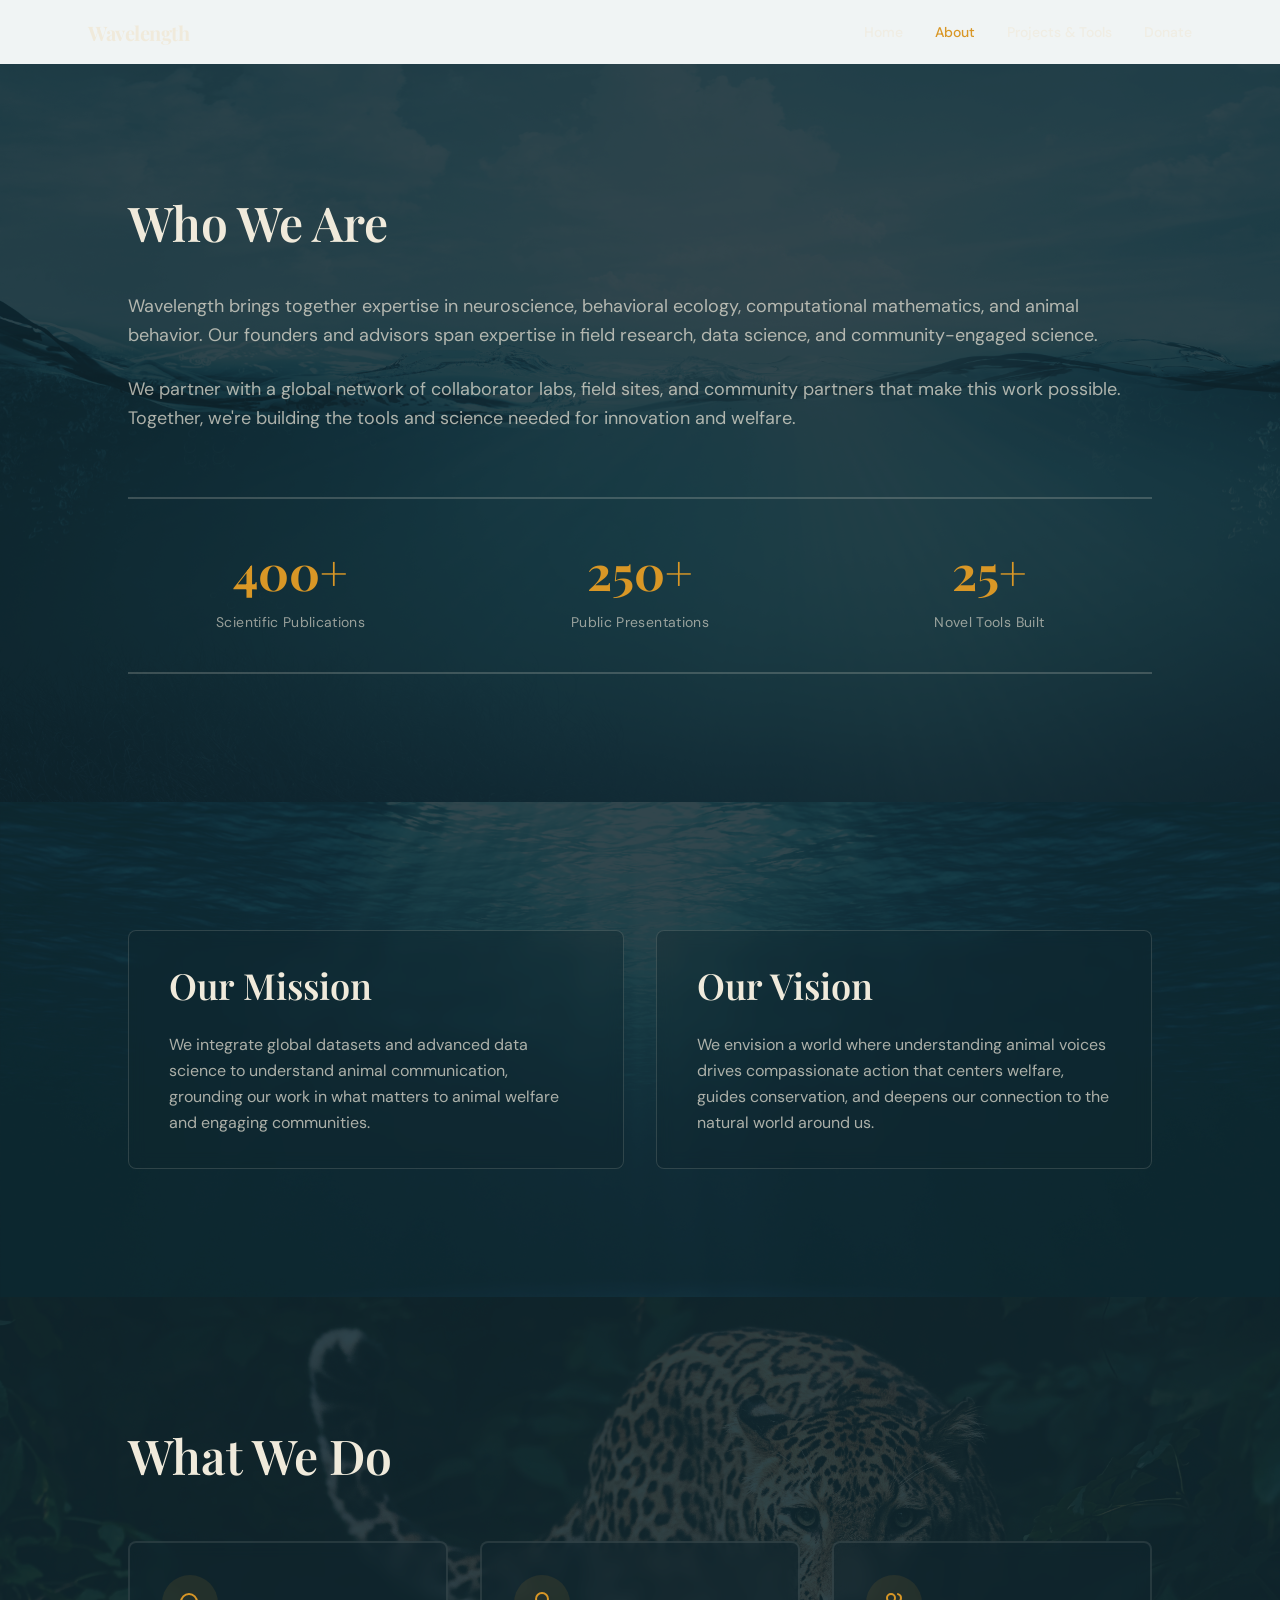
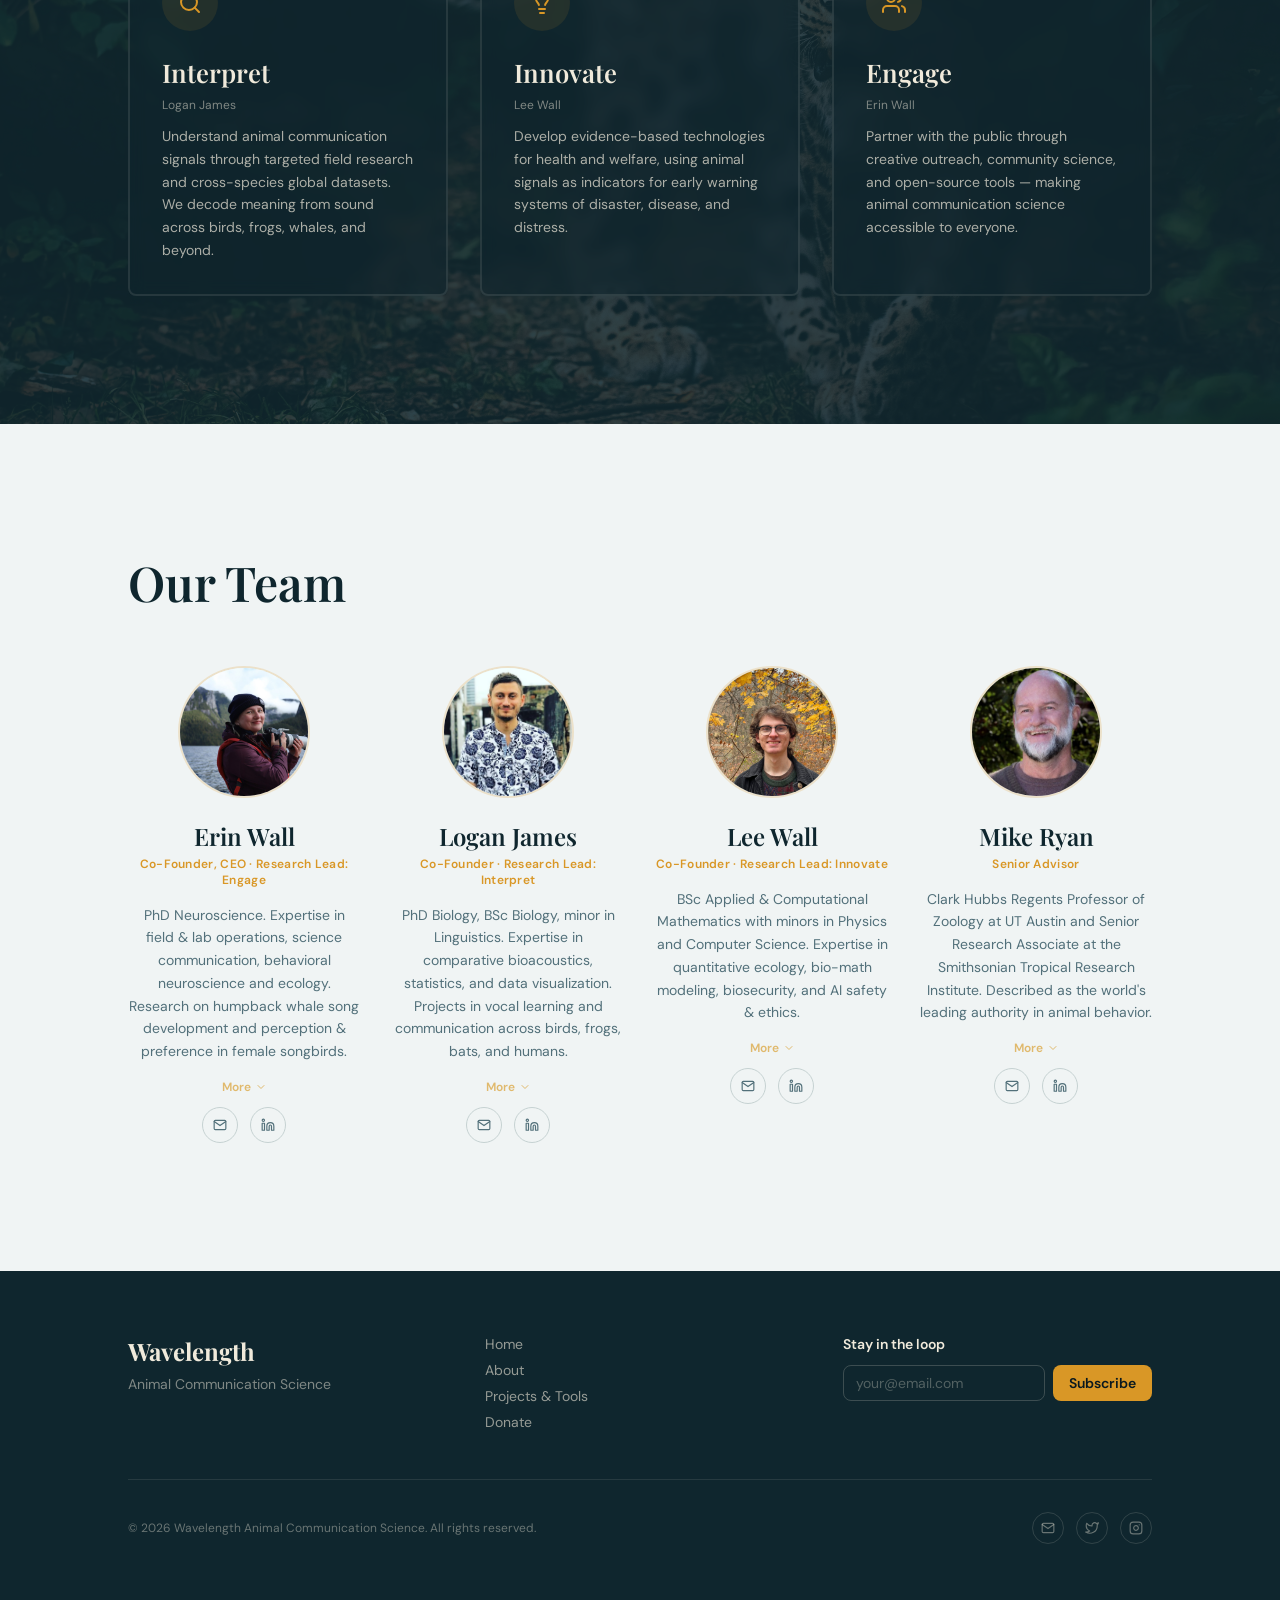
==== about.html @ 68b04d25 "v3: Faithful multi-page conversion of Lovable site Rebuilds the site as 4 separate HTML pages matchi" ====
<!DOCTYPE html>
<html lang="en">
<head>
  <meta charset="UTF-8">
  <meta name="viewport" content="width=device-width, initial-scale=1.0">
  <meta name="description" content="About Wavelength — our team, mission, vision, and three research pillars: Interpret, Innovate, Engage.">
  <title>About — Wavelength Animal Communication Science</title>
  <link rel="preconnect" href="https://fonts.googleapis.com">
  <link rel="preconnect" href="https://fonts.gstatic.com" crossorigin>
  <link href="https://fonts.googleapis.com/css2?family=Playfair+Display:ital,wght@0,400;0,500;0,600;0,700;1,400;1,500&family=DM+Sans:ital,wght@0,300;0,400;0,500;0,600;0,700;1,400&display=swap" rel="stylesheet">
  <link rel="stylesheet" href="style.css">
</head>
<body>

<!-- ─── NAVBAR ─────────────────────────────── -->
<nav id="navbar" class="navbar scrolled">
  <div class="nav-inner">
    <a href="index.html" class="nav-logo">Wavelength</a>
    <div class="nav-links">
      <a href="index.html"    class="nav-link">Home</a>
      <a href="about.html"    class="nav-link active">About</a>
      <a href="projects.html" class="nav-link">Projects &amp; Tools</a>
      <a href="donate.html"   class="nav-link">Donate</a>
    </div>
    <button class="nav-hamburger" id="navHamburger" aria-label="Toggle menu">
      <svg id="iconMenu" xmlns="http://www.w3.org/2000/svg" width="20" height="20" viewBox="0 0 24 24" fill="none" stroke="currentColor" stroke-width="2" stroke-linecap="round" stroke-linejoin="round"><line x1="3" y1="6" x2="21" y2="6"/><line x1="3" y1="12" x2="21" y2="12"/><line x1="3" y1="18" x2="21" y2="18"/></svg>
      <svg id="iconX" class="hidden" xmlns="http://www.w3.org/2000/svg" width="20" height="20" viewBox="0 0 24 24" fill="none" stroke="currentColor" stroke-width="2" stroke-linecap="round" stroke-linejoin="round"><line x1="18" y1="6" x2="6" y2="18"/><line x1="6" y1="6" x2="18" y2="18"/></svg>
    </button>
  </div>
  <div class="nav-mobile" id="navMobile">
    <a href="index.html"    class="nav-mobile-link">Home</a>
    <a href="about.html"    class="nav-mobile-link active">About</a>
    <a href="projects.html" class="nav-mobile-link">Projects &amp; Tools</a>
    <a href="donate.html"   class="nav-mobile-link">Donate</a>
  </div>
</nav>

<main class="page-main">

  <!-- ─── WHO WE ARE ───────────────────────── -->
  <section id="about" class="about-section photo-section">
    <img src="images/bg-ocean-surface.jpeg" alt="" class="section-bg-img">
    <div class="section-bg-overlay"></div>
    <div class="about-inner">
      <h2 class="about-heading fade-in">Who We Are</h2>
      <div class="about-text fade-in">
        <p>Wavelength brings together expertise in neuroscience, behavioral ecology, computational mathematics, and animal behavior. Our founders and advisors span expertise in field research, data science, and community-engaged science.</p>
        <p>We partner with a global network of collaborator labs, field sites, and community partners that make this work possible. Together, we're building the tools and science needed for innovation and welfare.</p>
      </div>
      <div class="stats-grid fade-in">
        <div class="stat fade-in" data-delay="0">
          <span class="stat-value">400+</span>
          <span class="stat-label">Scientific Publications</span>
        </div>
        <div class="stat fade-in" data-delay="150">
          <span class="stat-value">250+</span>
          <span class="stat-label">Public Presentations</span>
        </div>
        <div class="stat fade-in" data-delay="300">
          <span class="stat-value">25+</span>
          <span class="stat-label">Novel Tools Built</span>
        </div>
      </div>
    </div>
  </section>

  <!-- ─── MISSION & VISION ──────────────────── -->
  <section id="mission" class="mission-section photo-section">
    <img src="images/bg-underwater.jpeg" alt="" class="section-bg-img">
    <div class="section-bg-overlay"></div>
    <div class="mission-inner">
      <div class="mission-grid">
        <div class="mission-card fade-in">
          <h2>Our Mission</h2>
          <p>We integrate global datasets and advanced data science to understand animal communication, grounding our work in what matters to animal welfare and engaging communities.</p>
        </div>
        <div class="mission-card fade-in" data-delay="150">
          <h2>Our Vision</h2>
          <p>We envision a world where understanding animal voices drives compassionate action that centers welfare, guides conservation, and deepens our connection to the natural world around us.</p>
        </div>
      </div>
    </div>
  </section>

  <!-- ─── PILLARS ───────────────────────────── -->
  <section id="pillars" class="pillars-section photo-section">
    <img src="images/leopard.jpeg" alt="" class="section-bg-img">
    <div class="section-bg-overlay"></div>
    <div class="pillars-inner">
      <h2 class="pillars-heading fade-in">What We Do</h2>
      <div class="pillars-grid">

        <!-- Interpret -->
        <div class="pillar-card fade-in" data-delay="0">
          <div class="pillar-icon-wrap">
            <svg xmlns="http://www.w3.org/2000/svg" width="24" height="24" viewBox="0 0 24 24" fill="none" stroke="currentColor" stroke-width="2" stroke-linecap="round" stroke-linejoin="round"><circle cx="11" cy="11" r="8"/><line x1="21" y1="21" x2="16.65" y2="16.65"/></svg>
          </div>
          <h3 class="pillar-title">Interpret</h3>
          <p class="pillar-lead">Logan James</p>
          <p class="pillar-desc">Understand animal communication signals through targeted field research and cross-species global datasets. We decode meaning from sound across birds, frogs, whales, and beyond.</p>
        </div>

        <!-- Innovate -->
        <div class="pillar-card fade-in" data-delay="150">
          <div class="pillar-icon-wrap">
            <svg xmlns="http://www.w3.org/2000/svg" width="24" height="24" viewBox="0 0 24 24" fill="none" stroke="currentColor" stroke-width="2" stroke-linecap="round" stroke-linejoin="round"><line x1="9" y1="18" x2="15" y2="18"/><line x1="10" y1="22" x2="14" y2="22"/><path d="M15.09 14c.18-.98.65-1.74 1.41-2.5A4.65 4.65 0 0 0 18 8 6 6 0 0 0 6 8c0 1 .23 2.23 1.5 3.5A4.61 4.61 0 0 1 8.91 14"/></svg>
          </div>
          <h3 class="pillar-title">Innovate</h3>
          <p class="pillar-lead">Lee Wall</p>
          <p class="pillar-desc">Develop evidence-based technologies for health and welfare, using animal signals as indicators for early warning systems of disaster, disease, and distress.</p>
        </div>

        <!-- Engage -->
        <div class="pillar-card fade-in" data-delay="300">
          <div class="pillar-icon-wrap">
            <svg xmlns="http://www.w3.org/2000/svg" width="24" height="24" viewBox="0 0 24 24" fill="none" stroke="currentColor" stroke-width="2" stroke-linecap="round" stroke-linejoin="round"><path d="M17 21v-2a4 4 0 0 0-4-4H5a4 4 0 0 0-4 4v2"/><circle cx="9" cy="7" r="4"/><path d="M23 21v-2a4 4 0 0 0-3-3.87"/><path d="M16 3.13a4 4 0 0 1 0 7.75"/></svg>
          </div>
          <h3 class="pillar-title">Engage</h3>
          <p class="pillar-lead">Erin Wall</p>
          <p class="pillar-desc">Partner with the public through creative outreach, community science, and open-source tools — making animal communication science accessible to everyone.</p>
        </div>

      </div>
    </div>
  </section>

  <!-- ─── TEAM ──────────────────────────────── -->
  <section id="team" class="team-section">
    <div class="team-inner">
      <h2 class="team-heading fade-in">Our Team</h2>
      <div class="team-grid">

        <!-- Erin Wall -->
        <div class="team-card fade-in" data-delay="0">
          <div class="team-photo-wrap">
            <img src="images/team/erin-wall.jpeg" alt="Erin Wall" loading="lazy">
          </div>
          <h3 class="team-name">Erin Wall</h3>
          <p class="team-role">Co-Founder, CEO · Research Lead: Engage</p>
          <p class="team-bio">PhD Neuroscience. Expertise in field &amp; lab operations, science communication, behavioral neuroscience and ecology. Research on humpback whale song development and perception &amp; preference in female songbirds.</p>
          <button class="team-more-btn" aria-expanded="false">
            More
            <svg class="chevron" xmlns="http://www.w3.org/2000/svg" width="12" height="12" viewBox="0 0 24 24" fill="none" stroke="currentColor" stroke-width="2" stroke-linecap="round" stroke-linejoin="round"><polyline points="6 9 12 15 18 9"/></svg>
          </button>
          <div class="team-more-content">
            <p class="team-more-text">Awards: Explorers Club Fjallraven Field Grant, Mitacs Elevate Fellowship, and more. Brings deep expertise in translating complex research for public audiences.</p>
          </div>
          <div class="team-socials">
            <a href="#" class="team-social-icon" aria-label="Email Erin Wall">
              <svg xmlns="http://www.w3.org/2000/svg" width="14" height="14" viewBox="0 0 24 24" fill="none" stroke="currentColor" stroke-width="2" stroke-linecap="round" stroke-linejoin="round"><path d="M4 4h16c1.1 0 2 .9 2 2v12c0 1.1-.9 2-2 2H4c-1.1 0-2-.9-2-2V6c0-1.1.9-2 2-2z"/><polyline points="22,6 12,13 2,6"/></svg>
            </a>
            <a href="#" class="team-social-icon" aria-label="Erin Wall LinkedIn">
              <svg xmlns="http://www.w3.org/2000/svg" width="14" height="14" viewBox="0 0 24 24" fill="none" stroke="currentColor" stroke-width="2" stroke-linecap="round" stroke-linejoin="round"><path d="M16 8a6 6 0 0 1 6 6v7h-4v-7a2 2 0 0 0-2-2 2 2 0 0 0-2 2v7h-4v-7a6 6 0 0 1 6-6z"/><rect x="2" y="9" width="4" height="12"/><circle cx="4" cy="4" r="2"/></svg>
            </a>
          </div>
        </div>

        <!-- Logan James -->
        <div class="team-card fade-in" data-delay="150">
          <div class="team-photo-wrap">
            <img src="images/team/logan-james.jpeg" alt="Logan James" loading="lazy">
          </div>
          <h3 class="team-name">Logan James</h3>
          <p class="team-role">Co-Founder · Research Lead: Interpret</p>
          <p class="team-bio">PhD Biology, BSc Biology, minor in Linguistics. Expertise in comparative bioacoustics, statistics, and data visualization. Projects in vocal learning and communication across birds, frogs, bats, and humans.</p>
          <button class="team-more-btn" aria-expanded="false">
            More
            <svg class="chevron" xmlns="http://www.w3.org/2000/svg" width="12" height="12" viewBox="0 0 24 24" fill="none" stroke="currentColor" stroke-width="2" stroke-linecap="round" stroke-linejoin="round"><polyline points="6 9 12 15 18 9"/></svg>
          </button>
          <div class="team-more-content">
            <p class="team-more-text">Awards: Smithsonian Postdoctoral Fellowship, Earth Species Project, AAAS Mass Media Fellow. Leads cross-species acoustic analysis and global dataset curation.</p>
          </div>
          <div class="team-socials">
            <a href="#" class="team-social-icon" aria-label="Email Logan James">
              <svg xmlns="http://www.w3.org/2000/svg" width="14" height="14" viewBox="0 0 24 24" fill="none" stroke="currentColor" stroke-width="2" stroke-linecap="round" stroke-linejoin="round"><path d="M4 4h16c1.1 0 2 .9 2 2v12c0 1.1-.9 2-2 2H4c-1.1 0-2-.9-2-2V6c0-1.1.9-2 2-2z"/><polyline points="22,6 12,13 2,6"/></svg>
            </a>
            <a href="#" class="team-social-icon" aria-label="Logan James LinkedIn">
              <svg xmlns="http://www.w3.org/2000/svg" width="14" height="14" viewBox="0 0 24 24" fill="none" stroke="currentColor" stroke-width="2" stroke-linecap="round" stroke-linejoin="round"><path d="M16 8a6 6 0 0 1 6 6v7h-4v-7a2 2 0 0 0-2-2 2 2 0 0 0-2 2v7h-4v-7a6 6 0 0 1 6-6z"/><rect x="2" y="9" width="4" height="12"/><circle cx="4" cy="4" r="2"/></svg>
            </a>
          </div>
        </div>

        <!-- Lee Wall -->
        <div class="team-card fade-in" data-delay="300">
          <div class="team-photo-wrap">
            <img src="images/team/lee-wall.jpeg" alt="Lee Wall" loading="lazy">
          </div>
          <h3 class="team-name">Lee Wall</h3>
          <p class="team-role">Co-Founder · Research Lead: Innovate</p>
          <p class="team-bio">BSc Applied &amp; Computational Mathematics with minors in Physics and Computer Science. Expertise in quantitative ecology, bio-math modeling, biosecurity, and AI safety &amp; ethics.</p>
          <button class="team-more-btn" aria-expanded="false">
            More
            <svg class="chevron" xmlns="http://www.w3.org/2000/svg" width="12" height="12" viewBox="0 0 24 24" fill="none" stroke="currentColor" stroke-width="2" stroke-linecap="round" stroke-linejoin="round"><polyline points="6 9 12 15 18 9"/></svg>
          </button>
          <div class="team-more-content">
            <p class="team-more-text">Awards: AI x Bio Research Fellowship, FutureKind, Open Philanthropy. Develops the computational tools and models that power Wavelength's innovation pipeline.</p>
          </div>
          <div class="team-socials">
            <a href="#" class="team-social-icon" aria-label="Email Lee Wall">
              <svg xmlns="http://www.w3.org/2000/svg" width="14" height="14" viewBox="0 0 24 24" fill="none" stroke="currentColor" stroke-width="2" stroke-linecap="round" stroke-linejoin="round"><path d="M4 4h16c1.1 0 2 .9 2 2v12c0 1.1-.9 2-2 2H4c-1.1 0-2-.9-2-2V6c0-1.1.9-2 2-2z"/><polyline points="22,6 12,13 2,6"/></svg>
            </a>
            <a href="#" class="team-social-icon" aria-label="Lee Wall LinkedIn">
              <svg xmlns="http://www.w3.org/2000/svg" width="14" height="14" viewBox="0 0 24 24" fill="none" stroke="currentColor" stroke-width="2" stroke-linecap="round" stroke-linejoin="round"><path d="M16 8a6 6 0 0 1 6 6v7h-4v-7a2 2 0 0 0-2-2 2 2 0 0 0-2 2v7h-4v-7a6 6 0 0 1 6-6z"/><rect x="2" y="9" width="4" height="12"/><circle cx="4" cy="4" r="2"/></svg>
            </a>
          </div>
        </div>

        <!-- Mike Ryan -->
        <div class="team-card fade-in" data-delay="450">
          <div class="team-photo-wrap">
            <img src="images/team/mike-ryan.jpeg" alt="Mike Ryan" loading="lazy">
          </div>
          <h3 class="team-name">Mike Ryan</h3>
          <p class="team-role">Senior Advisor</p>
          <p class="team-bio">Clark Hubbs Regents Professor of Zoology at UT Austin and Senior Research Associate at the Smithsonian Tropical Research Institute. Described as the world's leading authority in animal behavior.</p>
          <button class="team-more-btn" aria-expanded="false">
            More
            <svg class="chevron" xmlns="http://www.w3.org/2000/svg" width="12" height="12" viewBox="0 0 24 24" fill="none" stroke="currentColor" stroke-width="2" stroke-linecap="round" stroke-linejoin="round"><polyline points="6 9 12 15 18 9"/></svg>
          </button>
          <div class="team-more-content">
            <p class="team-more-text">Awards: Distinguished Animal Behaviorist Lifetime Achievement, E.O. Wilson Naturalist Award. Over four decades studying animal communication and mate choice.</p>
          </div>
          <div class="team-socials">
            <a href="#" class="team-social-icon" aria-label="Email Mike Ryan">
              <svg xmlns="http://www.w3.org/2000/svg" width="14" height="14" viewBox="0 0 24 24" fill="none" stroke="currentColor" stroke-width="2" stroke-linecap="round" stroke-linejoin="round"><path d="M4 4h16c1.1 0 2 .9 2 2v12c0 1.1-.9 2-2 2H4c-1.1 0-2-.9-2-2V6c0-1.1.9-2 2-2z"/><polyline points="22,6 12,13 2,6"/></svg>
            </a>
            <a href="#" class="team-social-icon" aria-label="Mike Ryan LinkedIn">
              <svg xmlns="http://www.w3.org/2000/svg" width="14" height="14" viewBox="0 0 24 24" fill="none" stroke="currentColor" stroke-width="2" stroke-linecap="round" stroke-linejoin="round"><path d="M16 8a6 6 0 0 1 6 6v7h-4v-7a2 2 0 0 0-2-2 2 2 0 0 0-2 2v7h-4v-7a6 6 0 0 1 6-6z"/><rect x="2" y="9" width="4" height="12"/><circle cx="4" cy="4" r="2"/></svg>
            </a>
          </div>
        </div>

      </div>
    </div>
  </section>

</main>

<!-- ─── FOOTER ─────────────────────────────── -->
<footer class="site-footer">
  <div class="footer-inner">
    <div class="footer-grid">
      <div>
        <h3 class="footer-logo">Wavelength</h3>
        <p class="footer-sub">Animal Communication Science</p>
      </div>
      <div class="footer-links">
        <a href="index.html"    class="footer-link">Home</a>
        <a href="about.html"    class="footer-link">About</a>
        <a href="projects.html" class="footer-link">Projects &amp; Tools</a>
        <a href="donate.html"   class="footer-link">Donate</a>
      </div>
      <div>
        <p class="footer-newsletter-label">Stay in the loop</p>
        <form id="footerForm" class="footer-form">
          <input type="email" required placeholder="your@email.com" class="footer-email-input">
          <button type="submit" class="btn-accent-sm">Subscribe</button>
        </form>
        <p id="footerThanks" class="footer-thanks hidden">Thanks for subscribing!</p>
      </div>
    </div>
    <div class="footer-bottom">
      <p class="footer-copy">&copy; <span class="footer-year"></span> Wavelength Animal Communication Science. All rights reserved.</p>
      <div class="footer-socials">
        <a href="#" class="footer-social-icon" aria-label="Email">
          <svg xmlns="http://www.w3.org/2000/svg" width="14" height="14" viewBox="0 0 24 24" fill="none" stroke="currentColor" stroke-width="2" stroke-linecap="round" stroke-linejoin="round"><path d="M4 4h16c1.1 0 2 .9 2 2v12c0 1.1-.9 2-2 2H4c-1.1 0-2-.9-2-2V6c0-1.1.9-2 2-2z"/><polyline points="22,6 12,13 2,6"/></svg>
        </a>
        <a href="#" class="footer-social-icon" aria-label="Twitter">
          <svg xmlns="http://www.w3.org/2000/svg" width="14" height="14" viewBox="0 0 24 24" fill="none" stroke="currentColor" stroke-width="2" stroke-linecap="round" stroke-linejoin="round"><path d="M23 3a10.9 10.9 0 0 1-3.14 1.53 4.48 4.48 0 0 0-7.86 3v1A10.66 10.66 0 0 1 3 4s-4 9 5 13a11.64 11.64 0 0 1-7 2c9 5 20 0 20-11.5a4.5 4.5 0 0 0-.08-.83A7.72 7.72 0 0 0 23 3z"/></svg>
        </a>
        <a href="#" class="footer-social-icon" aria-label="Instagram">
          <svg xmlns="http://www.w3.org/2000/svg" width="14" height="14" viewBox="0 0 24 24" fill="none" stroke="currentColor" stroke-width="2" stroke-linecap="round" stroke-linejoin="round"><rect x="2" y="2" width="20" height="20" rx="5" ry="5"/><path d="M16 11.37A4 4 0 1 1 12.63 8 4 4 0 0 1 16 11.37z"/><line x1="17.5" y1="6.5" x2="17.51" y2="6.5"/></svg>
        </a>
      </div>
    </div>
  </div>
</footer>

<script src="script.js"></script>
</body>
</html>
---- style.css ----
@import url('https://fonts.googleapis.com/css2?family=Playfair+Display:ital,wght@0,400;0,500;0,600;0,700;1,400;1,500&family=DM+Sans:ital,wght@0,300;0,400;0,500;0,600;0,700;1,400&display=swap');

/* ─── CSS Custom Properties ────────────────────────────── */
:root {
  --bg:              hsl(180, 15%, 95%);
  --fg:              hsl(195, 50%, 12%);
  --card:            hsl(180, 12%, 91%);
  --card-fg:         hsl(195, 50%, 12%);
  --primary:         hsl(195, 50%, 12%);
  --primary-fg:      hsl(42,  40%, 90%);
  --secondary:       hsl(180, 12%, 91%);
  --muted-fg:        hsl(195, 20%, 40%);
  --accent:          hsl(38,  70%, 50%);
  --accent-fg:       hsl(195, 50%,  8%);
  --border:          hsl(180, 12%, 80%);
  --gold-light:      hsl(40,  65%, 65%);
  --deep-teal-light: hsl(190, 40%, 20%);
  --radius: 0.5rem;
  --font-serif: 'Playfair Display', Georgia, serif;
  --font-sans:  'DM Sans', system-ui, sans-serif;
}

/* ─── Reset & Base ─────────────────────────────────────── */
*, *::before, *::after { box-sizing: border-box; margin: 0; padding: 0; }
html { scroll-behavior: smooth; }
body { font-family: var(--font-sans); background: var(--bg); color: var(--fg); overflow-x: hidden; }
img { max-width: 100%; height: auto; display: block; }
button { cursor: pointer; font-family: inherit; border: none; background: none; }
a { text-decoration: none; color: inherit; }
h1, h2, h3, h4, h5, h6 { font-family: var(--font-serif); }

/* ─── Utility ──────────────────────────────────────────── */
.hidden { display: none !important; }

/* ─── Buttons ──────────────────────────────────────────── */
.btn-primary {
  display: inline-flex; align-items: center; justify-content: center;
  padding: 0.875rem 2rem;
  background: var(--accent); color: var(--accent-fg);
  font-family: var(--font-sans); font-size: 0.875rem; font-weight: 600;
  border-radius: var(--radius);
  transition: opacity 0.2s ease;
}
.btn-primary:hover { opacity: 0.9; }

.btn-outline {
  display: inline-flex; align-items: center; justify-content: center;
  padding: 0.875rem 2rem;
  border: 2px solid hsla(42,40%,90%,0.30);
  color: var(--primary-fg);
  font-family: var(--font-sans); font-size: 0.875rem; font-weight: 600;
  border-radius: var(--radius);
  transition: background 0.2s ease;
}
.btn-outline:hover { background: hsla(42,40%,90%,0.10); }

.btn-accent-sm {
  display: inline-flex; align-items: center; justify-content: center;
  padding: 0.5rem 1rem;
  background: var(--accent); color: var(--accent-fg);
  font-family: var(--font-sans); font-size: 0.875rem; font-weight: 600;
  border-radius: var(--radius);
  transition: opacity 0.2s ease;
  white-space: nowrap;
}
.btn-accent-sm:hover { opacity: 0.9; }

/* ─── Fade-in animation ────────────────────────────────── */
.fade-in {
  opacity: 0;
  transform: translateY(2rem);
  transition: opacity 700ms ease, transform 700ms ease;
}
.fade-in.visible { opacity: 1; transform: translateY(0); }
.fade-in[data-delay="150"] { transition-delay: 150ms; }
.fade-in[data-delay="300"] { transition-delay: 300ms; }
.fade-in[data-delay="450"] { transition-delay: 450ms; }

/* ─── Keyframe Animations ──────────────────────────────── */
@keyframes fadeInUp {
  from { opacity: 0; transform: translateY(1.25rem); }
  to   { opacity: 1; transform: translateY(0); }
}
.animate-fade-in-up { animation: fadeInUp 0.6s ease forwards; }

@keyframes bounce {
  0%, 100% { transform: translateY(-25%); animation-timing-function: cubic-bezier(0.8,0,1,1); }
  50%       { transform: translateY(0);   animation-timing-function: cubic-bezier(0,0,0.2,1); }
}
.animate-bounce { animation: bounce 1s infinite; }

/* ─── NAVBAR ───────────────────────────────────────────── */
.navbar {
  position: fixed; top: 0; left: 0; right: 0;
  z-index: 50;
  transition: background 0.3s ease, box-shadow 0.3s ease;
}
.navbar.scrolled {
  background: hsla(195,50%,12%,0.95);
  backdrop-filter: blur(12px);
  -webkit-backdrop-filter: blur(12px);
  box-shadow: 0 4px 24px rgba(0,0,0,0.15);
}
.nav-inner {
  max-width: 72rem;
  margin: 0 auto;
  padding: 0 1.5rem;
  height: 4rem;
  display: flex; align-items: center; justify-content: space-between;
}
.nav-logo {
  font-family: var(--font-serif);
  font-size: 1.25rem; font-weight: 700;
  color: var(--primary-fg);
  letter-spacing: -0.025em;
}
.nav-links { display: none; align-items: center; gap: 2rem; }
@media (min-width: 768px) { .nav-links { display: flex; } }
.nav-link {
  font-family: var(--font-sans);
  font-size: 0.875rem; font-weight: 500;
  color: hsla(42,40%,90%,0.70);
  transition: color 0.2s ease;
}
.nav-link:hover { color: var(--primary-fg); }
.nav-link.active { color: var(--accent); }
.nav-hamburger {
  display: flex; align-items: center; justify-content: center;
  color: var(--primary-fg); padding: 0.25rem;
}
@media (min-width: 768px) { .nav-hamburger { display: none; } }
.nav-mobile {
  display: none;
  background: hsla(195,50%,12%,0.95);
  backdrop-filter: blur(12px); -webkit-backdrop-filter: blur(12px);
  border-top: 1px solid hsla(42,40%,90%,0.10);
  padding: 1rem 1.5rem;
}
.nav-mobile.open { display: block; }
.nav-mobile-link {
  display: block;
  font-family: var(--font-sans); font-size: 0.875rem; font-weight: 500;
  padding: 0.5rem 0;
  color: hsla(42,40%,90%,0.70);
  transition: color 0.2s ease;
}
.nav-mobile-link:hover { color: var(--primary-fg); }
.nav-mobile-link.active { color: var(--accent); }

/* ─── HERO SECTION ─────────────────────────────────────── */
.hero {
  position: relative; min-height: 100vh;
  display: flex; align-items: center; justify-content: center;
  overflow: hidden; background: var(--primary); padding-top: 4rem;
}
.waveform-canvas {
  position: absolute; inset: 0; width: 100%; height: 100%; opacity: 0.9;
}
.hero-content {
  position: relative; z-index: 10; text-align: center;
  padding: 1.5rem; max-width: 56rem; margin: 0 auto;
}
.hero-tagline {
  font-family: var(--font-sans); font-size: 0.75rem; font-weight: 600;
  letter-spacing: 0.3em; text-transform: uppercase;
  color: var(--accent); margin-bottom: 1.5rem;
}
@media (min-width: 640px) { .hero-tagline { font-size: 0.875rem; } }
.hero-title {
  font-family: var(--font-serif);
  font-size: clamp(3.75rem, 12vw, 8rem);
  font-weight: 700; color: var(--primary-fg);
  margin-bottom: 1rem; letter-spacing: -0.025em; line-height: 1;
}
.hero-subtitle {
  font-family: var(--font-serif);
  font-size: clamp(1.25rem, 3vw, 1.875rem);
  color: var(--gold-light); font-style: italic; margin-bottom: 0.5rem;
}
.hero-body {
  font-family: var(--font-sans); font-size: clamp(0.875rem, 1.5vw, 1rem);
  color: hsla(42,40%,90%,0.60); max-width: 42rem;
  margin: 1.5rem auto 2.5rem; line-height: 1.625;
}
.hero-buttons {
  display: flex; flex-direction: column; gap: 1rem;
  justify-content: center; align-items: center;
}
@media (min-width: 640px) { .hero-buttons { flex-direction: row; } }
.scroll-indicator {
  position: absolute; bottom: 2rem; left: 50%; transform: translateX(-50%); z-index: 10;
}
.scroll-dot-outer {
  width: 1.25rem; height: 2rem;
  border: 2px solid hsla(42,40%,90%,0.30);
  border-radius: 9999px; display: flex; justify-content: center;
}
.scroll-dot-inner {
  width: 0.25rem; height: 0.5rem;
  background: hsla(42,40%,90%,0.50);
  border-radius: 9999px; margin-top: 0.375rem;
}

/* ─── STICKY FILMSTRIP ─────────────────────────────────── */
.filmstrip-wrap { height: 600vh; position: relative; background: var(--primary); }
.filmstrip-sticky { position: sticky; top: 0; height: 100vh; width: 100%; overflow: hidden; }
.filmstrip-bg-slide {
  position: absolute; inset: 0; opacity: 0;
  transition: opacity 800ms ease-in-out;
}
.filmstrip-bg-slide.active { opacity: 1; }
.filmstrip-bg-img { position: absolute; inset: 0; width: 100%; height: 100%; object-fit: cover; }
.filmstrip-gradient {
  position: absolute; inset: 0;
  background: linear-gradient(to right,
    hsla(195,50%,12%,0.90) 0%,
    hsla(195,50%,12%,0.70) 50%,
    hsla(195,50%,12%,0.50) 100%
  );
}
.filmstrip-content {
  position: relative; z-index: 10; height: 100%; display: flex; align-items: center;
}
.filmstrip-grid {
  width: 100%; max-width: 72rem; margin: 0 auto;
  padding: 0 1.5rem;
  display: grid; grid-template-columns: 1fr auto;
  gap: 3rem; align-items: center;
}
@media (max-width: 767px) { .filmstrip-grid { grid-template-columns: 1fr; } }
@media (min-width: 768px)  { .filmstrip-grid { padding: 0 3rem; } }
.filmstrip-text-area { position: relative; min-height: 15.625rem; }
.filmstrip-text-slide {
  position: absolute; top: 0; left: 0; right: 0;
  opacity: 0; transform: translateY(2.5rem);
  transition: opacity 500ms ease-out, transform 500ms ease-out;
  pointer-events: none;
}
.filmstrip-text-slide.active { opacity: 1; transform: translateY(0); pointer-events: auto; }
.filmstrip-text-slide.past { transform: translateY(-2.5rem); }
.filmstrip-counter {
  font-family: var(--font-sans); font-size: 0.75rem; font-weight: 600;
  letter-spacing: 0.2em; text-transform: uppercase;
  color: var(--accent); margin-bottom: 1rem; display: block;
}
.filmstrip-heading {
  font-family: var(--font-serif); font-size: clamp(1.875rem, 4vw, 3rem);
  font-weight: 600; color: var(--primary-fg); margin-bottom: 1.5rem; line-height: 1.25;
}
.filmstrip-body {
  font-family: var(--font-sans); font-size: clamp(1rem, 1.5vw, 1.125rem);
  color: hsla(42,40%,90%,0.70); line-height: 1.625; max-width: 32rem;
}
.filmstrip-progress { display: none; flex-direction: column; align-items: flex-end; gap: 0.75rem; }
@media (min-width: 768px) { .filmstrip-progress { display: flex; } }
.filmstrip-progress-item { display: flex; align-items: center; gap: 0.75rem; }
.filmstrip-progress-num {
  font-family: var(--font-sans); font-size: 0.75rem;
  color: hsla(42,40%,90%,0.40); transition: color 0.3s ease;
}
.filmstrip-progress-item.active .filmstrip-progress-num { color: var(--primary-fg); }
.filmstrip-progress-bar {
  height: 2px; width: 1rem; border-radius: 9999px;
  background: var(--accent); opacity: 0.30;
  transition: width 500ms ease, opacity 500ms ease;
}
.filmstrip-progress-item.active .filmstrip-progress-bar { width: 3rem; opacity: 1; }

/* ─── CHALLENGE & OPPORTUNITY ──────────────────────────── */
.challenge-section {
  position: relative; background: var(--primary);
  padding: 6rem 1.5rem; text-align: center; overflow: hidden;
}
@media (min-width: 640px) { .challenge-section { padding: 8rem 1.5rem; } }
.challenge-inner { max-width: 56rem; margin: 0 auto; }
.challenge-inner .section-heading { color: var(--primary-fg); margin-bottom: 2rem; }
.challenge-inner .section-body { color: hsla(42,40%,90%,0.70); max-width: 42rem; margin: 0 auto; }

.opportunity-section {
  position: relative; padding: 6rem 1.5rem;
  text-align: center; overflow: hidden;
}
@media (min-width: 640px) { .opportunity-section { padding: 8rem 1.5rem; } }
.opportunity-inner {
  position: relative; z-index: 10; max-width: 56rem; margin: 0 auto;
}
.opportunity-inner .section-heading { color: var(--primary-fg); margin-bottom: 2rem; }
.opportunity-inner .section-body {
  color: hsla(42,40%,90%,0.70); max-width: 42rem; margin: 0 auto 2.5rem;
}

/* ─── Shared photo section helpers ─────────────────────── */
.photo-section { position: relative; overflow: hidden; }
.section-bg-img { position: absolute; inset: 0; width: 100%; height: 100%; object-fit: cover; }
.section-bg-overlay { position: absolute; inset: 0; background: hsla(195,50%,12%,0.85); }
.eyebrow {
  display: block; font-family: var(--font-sans);
  font-size: 0.75rem; font-weight: 600;
  letter-spacing: 0.2em; text-transform: uppercase;
  color: var(--accent); margin-bottom: 1.5rem;
}
.section-heading {
  font-family: var(--font-serif); font-size: clamp(1.875rem, 4vw, 3rem);
  font-weight: 600; line-height: 1.25;
}
.section-body {
  font-family: var(--font-sans); font-size: clamp(1rem, 1.5vw, 1.125rem); line-height: 1.625;
}

/* ─── ABOUT SECTION ────────────────────────────────────── */
.about-section { position: relative; padding: 6rem 1.5rem; overflow: hidden; }
@media (min-width: 640px) { .about-section { padding: 8rem 1.5rem; } }
.about-inner { position: relative; z-index: 10; max-width: 64rem; margin: 0 auto; }
.about-heading {
  font-family: var(--font-serif); font-size: clamp(1.875rem, 4vw, 3rem);
  font-weight: 600; color: var(--primary-fg); margin-bottom: 2.5rem; line-height: 1.25;
}
.about-text { display: flex; flex-direction: column; gap: 1.5rem; margin-bottom: 4rem; }
.about-text p {
  font-family: var(--font-sans); font-size: clamp(1rem, 1.5vw, 1.125rem);
  line-height: 1.625; color: hsla(42,40%,90%,0.70);
}
.stats-grid {
  display: grid; grid-template-columns: repeat(3, 1fr); gap: 1.5rem;
  border-top: 2px solid hsla(42,40%,90%,0.20);
  border-bottom: 2px solid hsla(42,40%,90%,0.20);
  padding: 2.5rem 0;
}
.stat { text-align: center; }
.stat-value {
  font-family: var(--font-serif); font-size: clamp(2.25rem, 4vw, 3rem);
  font-weight: 700; color: var(--accent); margin-bottom: 0.5rem; display: block;
}
.stat-label {
  font-family: var(--font-sans); font-size: 0.75rem;
  color: hsla(42,40%,90%,0.60); letter-spacing: 0.025em;
}
@media (min-width: 640px) { .stat-label { font-size: 0.875rem; } }

/* ─── MISSION SECTION ──────────────────────────────────── */
.mission-section { position: relative; padding: 6rem 1.5rem; overflow: hidden; }
@media (min-width: 640px) { .mission-section { padding: 8rem 1.5rem; } }
.mission-inner { position: relative; z-index: 10; max-width: 64rem; margin: 0 auto; }
.mission-grid { display: grid; gap: 2rem; }
@media (min-width: 768px) { .mission-grid { grid-template-columns: 1fr 1fr; } }
.mission-card {
  border: 1px solid hsla(42,40%,90%,0.15);
  border-radius: 0.5rem; padding: 2rem 2.5rem;
  background: hsla(195,50%,12%,0.40);
  backdrop-filter: blur(8px); -webkit-backdrop-filter: blur(8px);
}
.mission-card h2 {
  font-family: var(--font-serif); font-size: clamp(1.875rem, 3vw, 2.25rem);
  font-weight: 600; color: var(--primary-fg); margin-bottom: 1.5rem; line-height: 1.25;
}
.mission-card p {
  font-family: var(--font-sans); font-size: 1rem; line-height: 1.625;
  color: hsla(42,40%,90%,0.70);
}

/* ─── PILLARS SECTION ──────────────────────────────────── */
.pillars-section { position: relative; padding: 6rem 1.5rem; overflow: hidden; }
@media (min-width: 640px) { .pillars-section { padding: 8rem 1.5rem; } }
.pillars-inner { position: relative; z-index: 10; max-width: 64rem; margin: 0 auto; }
.pillars-heading {
  font-family: var(--font-serif); font-size: clamp(1.875rem, 4vw, 3rem);
  font-weight: 600; color: var(--primary-fg); margin-bottom: 3.5rem; line-height: 1.25;
}
.pillars-grid { display: grid; gap: 2rem; }
@media (min-width: 768px) { .pillars-grid { grid-template-columns: repeat(3, 1fr); } }
.pillar-card {
  padding: 2rem; border-radius: 0.5rem;
  border: 2px solid hsla(42,40%,90%,0.10);
  background: hsla(195,50%,12%,0.60);
  backdrop-filter: blur(8px); -webkit-backdrop-filter: blur(8px);
  display: flex; flex-direction: column;
  transition: border-color 0.3s ease; height: 100%;
}
.pillar-card:hover { border-color: hsla(38,70%,50%,0.50); }
.pillar-icon-wrap {
  width: 3.5rem; height: 3.5rem; border-radius: 9999px;
  background: hsla(38,70%,50%,0.10);
  display: flex; align-items: center; justify-content: center;
  margin-bottom: 1.5rem; transition: background 0.3s ease;
  color: var(--accent); flex-shrink: 0;
}
.pillar-card:hover .pillar-icon-wrap { background: hsla(38,70%,50%,0.20); }
.pillar-title {
  font-family: var(--font-serif); font-size: clamp(1.5rem, 2vw, 1.875rem);
  font-weight: 600; color: var(--primary-fg); margin-bottom: 0.5rem;
}
.pillar-lead {
  font-family: var(--font-sans); font-size: 0.75rem;
  color: hsla(42,40%,90%,0.50); margin-bottom: 0.75rem;
}
.pillar-desc {
  font-family: var(--font-sans); font-size: 0.875rem;
  line-height: 1.625; color: hsla(42,40%,90%,0.70); flex: 1;
}

/* ─── RESEARCH SECTION ─────────────────────────────────── */
.research-section { position: relative; padding: 6rem 1.5rem; overflow: hidden; }
@media (min-width: 640px) { .research-section { padding: 8rem 1.5rem; } }
.research-inner { position: relative; z-index: 10; max-width: 64rem; margin: 0 auto; }
.research-heading {
  font-family: var(--font-serif); font-size: clamp(1.875rem, 4vw, 3rem);
  font-weight: 600; color: var(--primary-fg); margin-bottom: 3.5rem; line-height: 1.25;
}
.research-grid { display: grid; gap: 1.5rem; }
@media (min-width: 768px) { .research-grid { grid-template-columns: repeat(3, 1fr); } }
.research-card {
  display: flex; flex-direction: column; padding: 1.5rem 2rem;
  border: 2px solid hsla(42,40%,90%,0.10); border-radius: 0.5rem;
  background: hsla(195,50%,12%,0.60);
  backdrop-filter: blur(8px); -webkit-backdrop-filter: blur(8px);
  transition: border-color 0.3s ease; height: 100%;
}
.research-card:hover { border-color: hsla(38,70%,50%,0.50); }
.research-card-title {
  font-family: var(--font-serif); font-size: clamp(1.25rem, 2vw, 1.5rem);
  font-weight: 600; color: var(--primary-fg); margin-bottom: 0.5rem; line-height: 1.375;
}
.research-card-author {
  font-family: var(--font-sans); font-size: 0.75rem;
  color: hsla(42,40%,90%,0.50); margin-bottom: 0.75rem;
}
.research-card-desc {
  font-family: var(--font-sans); font-size: 0.875rem;
  line-height: 1.625; color: hsla(42,40%,90%,0.70); flex: 1;
}
.research-card-link {
  display: inline-flex; align-items: center; gap: 0.375rem;
  font-family: var(--font-sans); font-size: 0.875rem; font-weight: 600;
  color: var(--accent); margin-top: 1.5rem;
}
.research-card:hover .research-card-link { text-decoration: underline; }
.research-card-soon {
  font-family: var(--font-sans); font-size: 0.875rem; font-weight: 600;
  color: hsla(42,40%,90%,0.40); margin-top: 1.5rem; font-style: italic;
}

/* ─── TEAM SECTION (LIGHT BG) ──────────────────────────── */
.team-section { padding: 6rem 1.5rem; background: var(--bg); }
@media (min-width: 640px) { .team-section { padding: 8rem 1.5rem; } }
.team-inner { max-width: 64rem; margin: 0 auto; }
.team-heading {
  font-family: var(--font-serif); font-size: clamp(1.875rem, 4vw, 3rem);
  font-weight: 600; color: var(--fg); margin-bottom: 3.5rem; line-height: 1.25;
}
.team-grid { display: grid; gap: 2rem; }
@media (min-width: 640px) { .team-grid { grid-template-columns: 1fr 1fr; } }
@media (min-width: 768px) { .team-grid { grid-template-columns: repeat(4, 1fr); } }
.team-card { text-align: center; }
.team-photo-wrap {
  width: 7rem; height: 7rem; border-radius: 9999px;
  margin: 0 auto 1.5rem; overflow: hidden;
  box-shadow: 0 0 0 2px hsla(38,70%,50%,0.20);
}
@media (min-width: 640px) { .team-photo-wrap { width: 8rem; height: 8rem; } }
.team-photo-wrap img { width: 100%; height: 100%; object-fit: cover; }
.team-name {
  font-family: var(--font-serif); font-size: clamp(1.25rem, 2vw, 1.5rem);
  font-weight: 600; color: var(--fg); margin-bottom: 0.25rem;
}
.team-role {
  font-family: var(--font-sans); font-size: 0.75rem; font-weight: 600;
  color: var(--accent); letter-spacing: 0.025em; margin-bottom: 1rem;
}
.team-bio {
  font-family: var(--font-sans); font-size: 0.875rem; line-height: 1.625;
  color: var(--muted-fg); margin-bottom: 0.75rem;
}
.team-more-btn {
  display: inline-flex; align-items: center; gap: 0.25rem;
  font-family: var(--font-sans); font-size: 0.75rem; font-weight: 600;
  color: var(--gold-light); background: none; border: none; cursor: pointer;
  margin-bottom: 0.75rem;
}
.team-more-btn:hover { text-decoration: underline; }
.team-more-btn .chevron { transition: transform 0.2s ease; }
.team-more-btn.expanded .chevron { transform: rotate(180deg); }
.team-more-content {
  max-height: 0; overflow: hidden;
  transition: max-height 0.3s ease, opacity 0.3s ease; opacity: 0;
}
.team-more-content.open { max-height: 10rem; opacity: 1; }
.team-more-text {
  font-family: var(--font-sans); font-size: 0.75rem; line-height: 1.625;
  color: var(--muted-fg); margin-bottom: 1rem;
}
.team-socials { display: flex; gap: 0.75rem; justify-content: center; }
.team-social-icon {
  width: 2.25rem; height: 2.25rem; border-radius: 9999px;
  border: 1px solid var(--border);
  display: flex; align-items: center; justify-content: center;
  color: var(--muted-fg); transition: color 0.2s ease, border-color 0.2s ease;
}
.team-social-icon:hover { color: var(--accent); border-color: var(--accent); }

/* ─── TOOLS SECTION (LIGHT SECONDARY BG) ──────────────── */
.tools-section { padding: 6rem 1.5rem; background: var(--secondary); }
@media (min-width: 640px) { .tools-section { padding: 8rem 1.5rem; } }
.tools-inner { max-width: 64rem; margin: 0 auto; }
.tools-heading {
  font-family: var(--font-serif); font-size: clamp(1.875rem, 4vw, 3rem);
  font-weight: 600; color: var(--fg); margin-bottom: 3.5rem; line-height: 1.25;
}
.tools-grid { display: grid; gap: 1.5rem; margin-bottom: 4rem; }
@media (min-width: 768px) { .tools-grid { grid-template-columns: 1fr 1fr; } }
.tools-subheading {
  font-family: var(--font-serif); font-size: clamp(1.5rem, 2.5vw, 1.875rem);
  font-weight: 600; color: var(--fg); margin-bottom: 2rem; line-height: 1.25;
}
.tool-card {
  display: flex; flex-direction: column; padding: 1.5rem 2rem;
  border: 2px solid var(--border); border-radius: 0.5rem;
  background: var(--card); transition: border-color 0.3s ease; height: 100%;
}
.tool-card:hover { border-color: hsla(38,70%,50%,0.50); }
.tool-card-title {
  font-family: var(--font-serif); font-size: clamp(1.25rem, 2vw, 1.5rem);
  font-weight: 600; color: var(--card-fg); margin-bottom: 0.75rem; line-height: 1.375;
}
.tool-card-desc {
  font-family: var(--font-sans); font-size: 0.875rem; line-height: 1.625;
  color: var(--muted-fg); flex: 1; margin-bottom: 1.5rem;
}
.tool-card-coming {
  display: inline-flex; align-items: center; align-self: flex-start;
  padding: 0.625rem 1.25rem;
  background: hsl(180,10%,85%); color: var(--muted-fg);
  font-family: var(--font-sans); font-size: 0.875rem; font-weight: 600;
  border-radius: var(--radius);
}
.tool-card-link {
  display: inline-flex; align-items: center; gap: 0.5rem; align-self: flex-start;
  padding: 0.625rem 1.25rem;
  background: var(--accent); color: var(--accent-fg);
  font-family: var(--font-sans); font-size: 0.875rem; font-weight: 600;
  border-radius: var(--radius); transition: opacity 0.2s ease;
}
.tool-card-link:hover { opacity: 0.9; }

/* ─── DONATE SECTION ───────────────────────────────────── */
.donate-section { position: relative; padding: 6rem 1.5rem; overflow: hidden; }
@media (min-width: 640px) { .donate-section { padding: 8rem 1.5rem; } }
.donate-inner { position: relative; z-index: 10; max-width: 48rem; margin: 0 auto; }
.donate-eyebrow {
  display: block; font-family: var(--font-sans); font-size: 0.75rem; font-weight: 600;
  letter-spacing: 0.25em; text-transform: uppercase;
  color: var(--accent); margin-bottom: 1.5rem;
}
.donate-heading {
  font-family: var(--font-serif); font-size: clamp(1.875rem, 4vw, 3rem);
  font-weight: 600; color: var(--primary-fg); margin-bottom: 1rem; line-height: 1.25;
}
.donate-sub {
  font-family: var(--font-sans); font-size: 1rem;
  color: hsla(42,40%,90%,0.60); margin-bottom: 3rem; max-width: 32rem;
}
.frequency-toggle {
  display: flex; gap: 0.25rem;
  background: hsla(190,40%,20%,0.50);
  border-radius: 9999px; padding: 0.25rem;
  width: fit-content; margin-bottom: 2.5rem;
}
.freq-btn {
  padding: 0.5rem 1.25rem; border-radius: 9999px;
  font-family: var(--font-sans); font-size: 0.875rem; font-weight: 500;
  color: hsla(42,40%,90%,0.60);
  background: none; border: none; cursor: pointer;
  transition: background 0.2s, color 0.2s;
}
.freq-btn.active { background: var(--accent); color: var(--accent-fg); }
.donate-amounts {
  display: grid; grid-template-columns: repeat(2, 1fr);
  gap: 0.75rem; margin-bottom: 1rem;
}
@media (min-width: 640px) { .donate-amounts { grid-template-columns: repeat(5, 1fr); } }
.amount-btn {
  padding: 0.75rem; border: 2px solid hsla(42,40%,90%,0.15);
  border-radius: var(--radius); background: none;
  font-family: var(--font-sans); font-size: 1.125rem; font-weight: 600;
  color: hsla(42,40%,90%,0.70); cursor: pointer;
  transition: border-color 0.2s, color 0.2s, background 0.2s;
}
.amount-btn.custom-btn { font-size: 0.875rem; }
.amount-btn.active {
  border-color: var(--accent); background: hsla(38,70%,50%,0.10); color: var(--accent);
}
.amount-btn:hover:not(.active) { border-color: hsla(38,70%,50%,0.40); }
.custom-input-wrap { position: relative; margin-bottom: 1rem; display: none; }
.custom-input-wrap.visible { display: block; }
.custom-dollar {
  position: absolute; left: 1rem; top: 50%; transform: translateY(-50%);
  color: hsla(42,40%,90%,0.50); font-family: var(--font-sans); font-size: 1.125rem;
  pointer-events: none;
}
.custom-input {
  width: 100%; padding: 0.75rem 1rem 0.75rem 2rem;
  background: transparent; border: 2px solid hsla(42,40%,90%,0.15);
  border-radius: var(--radius); color: var(--primary-fg);
  font-family: var(--font-sans); font-size: 1.125rem;
  outline: none; transition: border-color 0.2s;
}
.custom-input:focus { border-color: var(--accent); }
.custom-input::placeholder { color: hsla(42,40%,90%,0.30); }
.donate-impact {
  font-family: var(--font-sans); font-size: 0.875rem;
  color: hsla(42,40%,90%,0.50); font-style: italic;
  margin-bottom: 2rem; min-height: 1.5rem;
}
.donate-btn {
  display: block; width: 100%; padding: 1rem;
  background: var(--accent); color: var(--accent-fg);
  font-family: var(--font-sans); font-size: 1.125rem; font-weight: 700;
  border: none; border-radius: var(--radius); cursor: pointer;
  transition: opacity 0.2s; margin-bottom: 1.5rem;
}
@media (min-width: 640px) { .donate-btn { width: auto; padding: 1rem 3rem; } }
.donate-btn:hover { opacity: 0.9; }
.donate-disclaimer {
  font-family: var(--font-sans); font-size: 0.75rem; color: hsla(42,40%,90%,0.40);
}

/* ─── FOOTER ───────────────────────────────────────────── */
.site-footer { background: var(--fg); color: var(--primary-fg); padding: 4rem 1.5rem; }
.footer-inner { max-width: 64rem; margin: 0 auto; }
.footer-grid { display: grid; gap: 3rem; margin-bottom: 3rem; }
@media (min-width: 768px) { .footer-grid { grid-template-columns: 1fr 1fr 1fr; } }
.footer-logo {
  font-family: var(--font-serif); font-size: 1.5rem; font-weight: 700;
  color: var(--primary-fg); margin-bottom: 0.5rem;
}
.footer-sub { font-family: var(--font-sans); font-size: 0.875rem; color: hsla(42,40%,90%,0.50); }
.footer-links { display: flex; flex-direction: column; gap: 0.5rem; font-family: var(--font-sans); font-size: 0.875rem; }
.footer-link { color: hsla(42,40%,90%,0.60); transition: color 0.2s ease; }
.footer-link:hover { color: var(--accent); }
.footer-newsletter-label {
  font-family: var(--font-sans); font-size: 0.875rem; font-weight: 600;
  color: var(--primary-fg); margin-bottom: 0.75rem;
}
.footer-form { display: flex; gap: 0.5rem; }
.footer-email-input {
  flex: 1; padding: 0.5rem 0.75rem; background: transparent;
  border: 1px solid hsla(42,40%,90%,0.20); border-radius: var(--radius);
  color: var(--primary-fg); font-family: var(--font-sans); font-size: 0.875rem;
  outline: none; transition: border-color 0.2s;
}
.footer-email-input:focus { border-color: var(--accent); }
.footer-email-input::placeholder { color: hsla(42,40%,90%,0.30); }
.footer-thanks { font-family: var(--font-sans); font-size: 0.875rem; color: var(--accent); }
.footer-bottom {
  border-top: 1px solid hsla(42,40%,90%,0.10); padding-top: 2rem;
  display: flex; flex-direction: column; align-items: center; gap: 1rem;
}
@media (min-width: 640px) { .footer-bottom { flex-direction: row; justify-content: space-between; } }
.footer-copy { font-family: var(--font-sans); font-size: 0.75rem; color: hsla(42,40%,90%,0.40); }
.footer-socials { display: flex; gap: 0.75rem; }
.footer-social-icon {
  width: 2rem; height: 2rem; border-radius: 9999px;
  border: 1px solid hsla(42,40%,90%,0.15);
  display: flex; align-items: center; justify-content: center;
  color: hsla(42,40%,90%,0.40); transition: color 0.2s, border-color 0.2s;
}
.footer-social-icon:hover { color: var(--accent); border-color: var(--accent); }

/* ─── Inner pages top padding ───────────────── */
.page-main { padding-top: 4rem; overflow-x: hidden; }
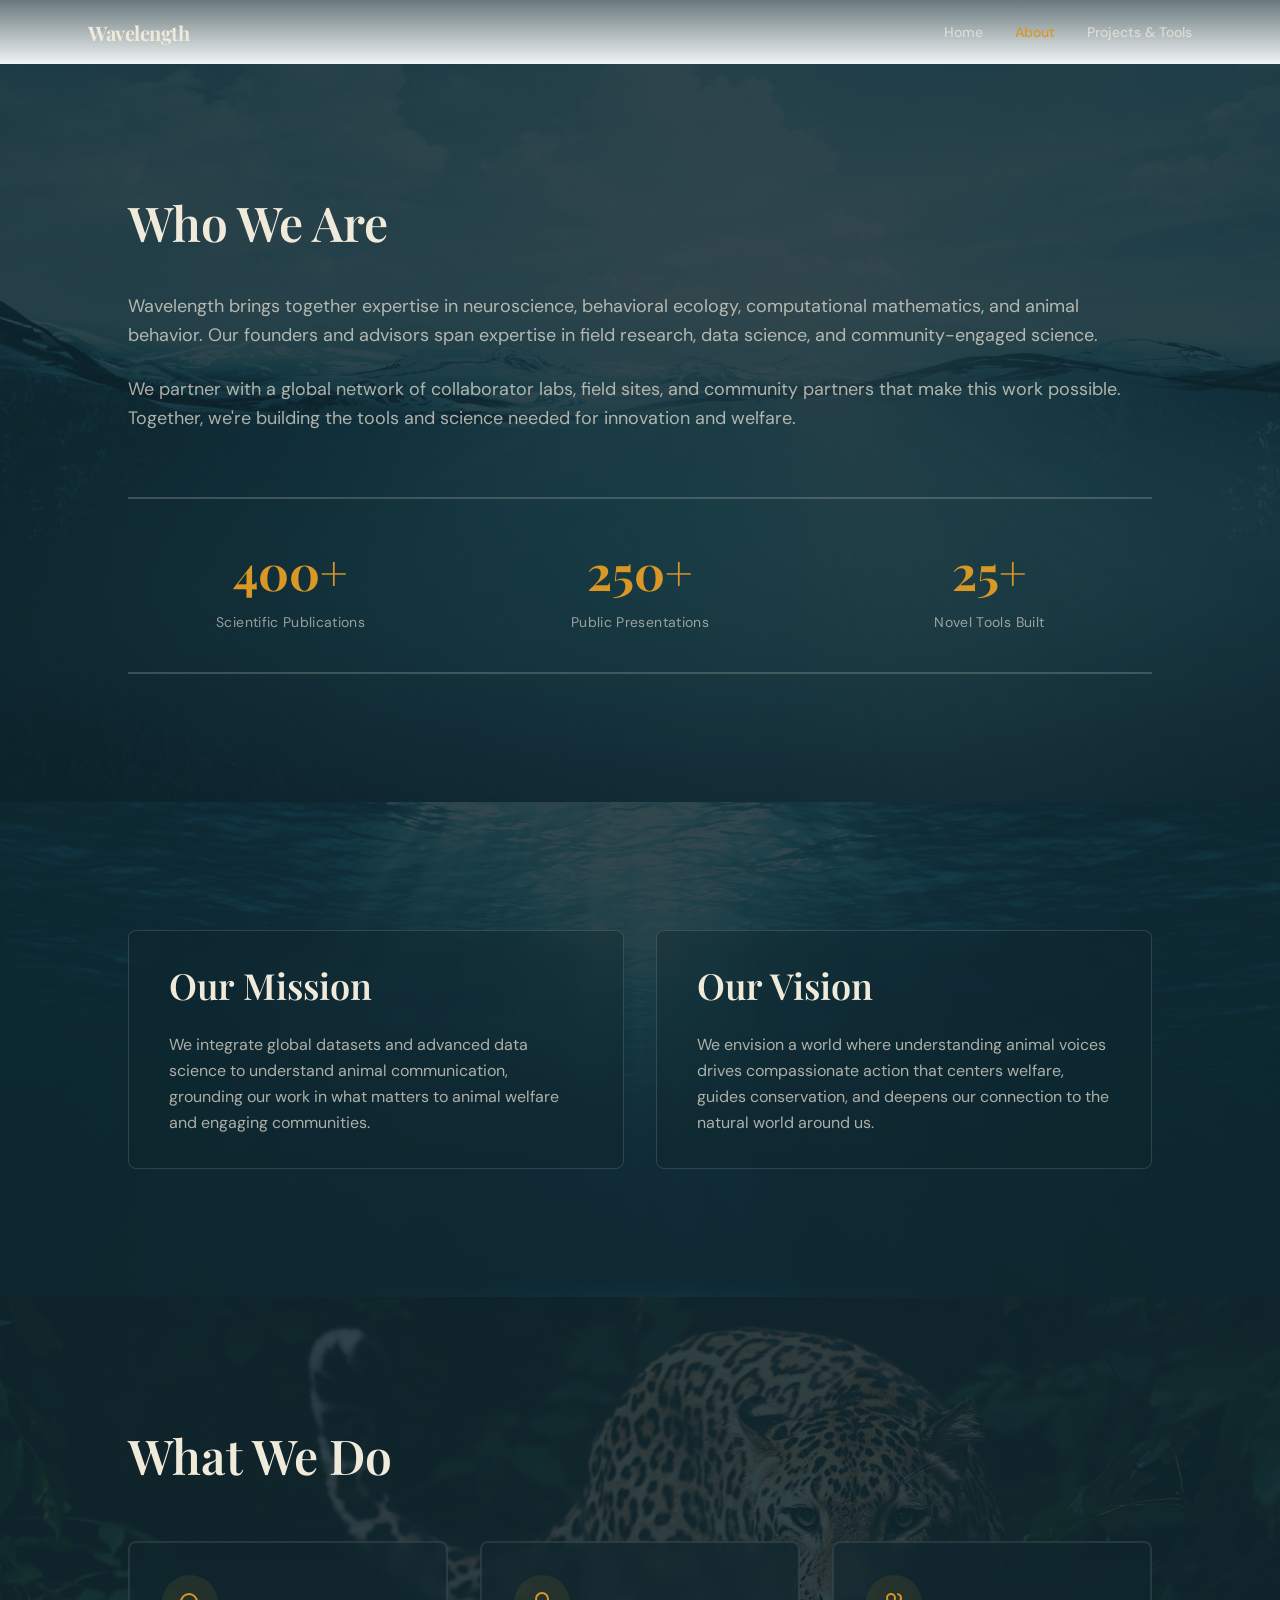
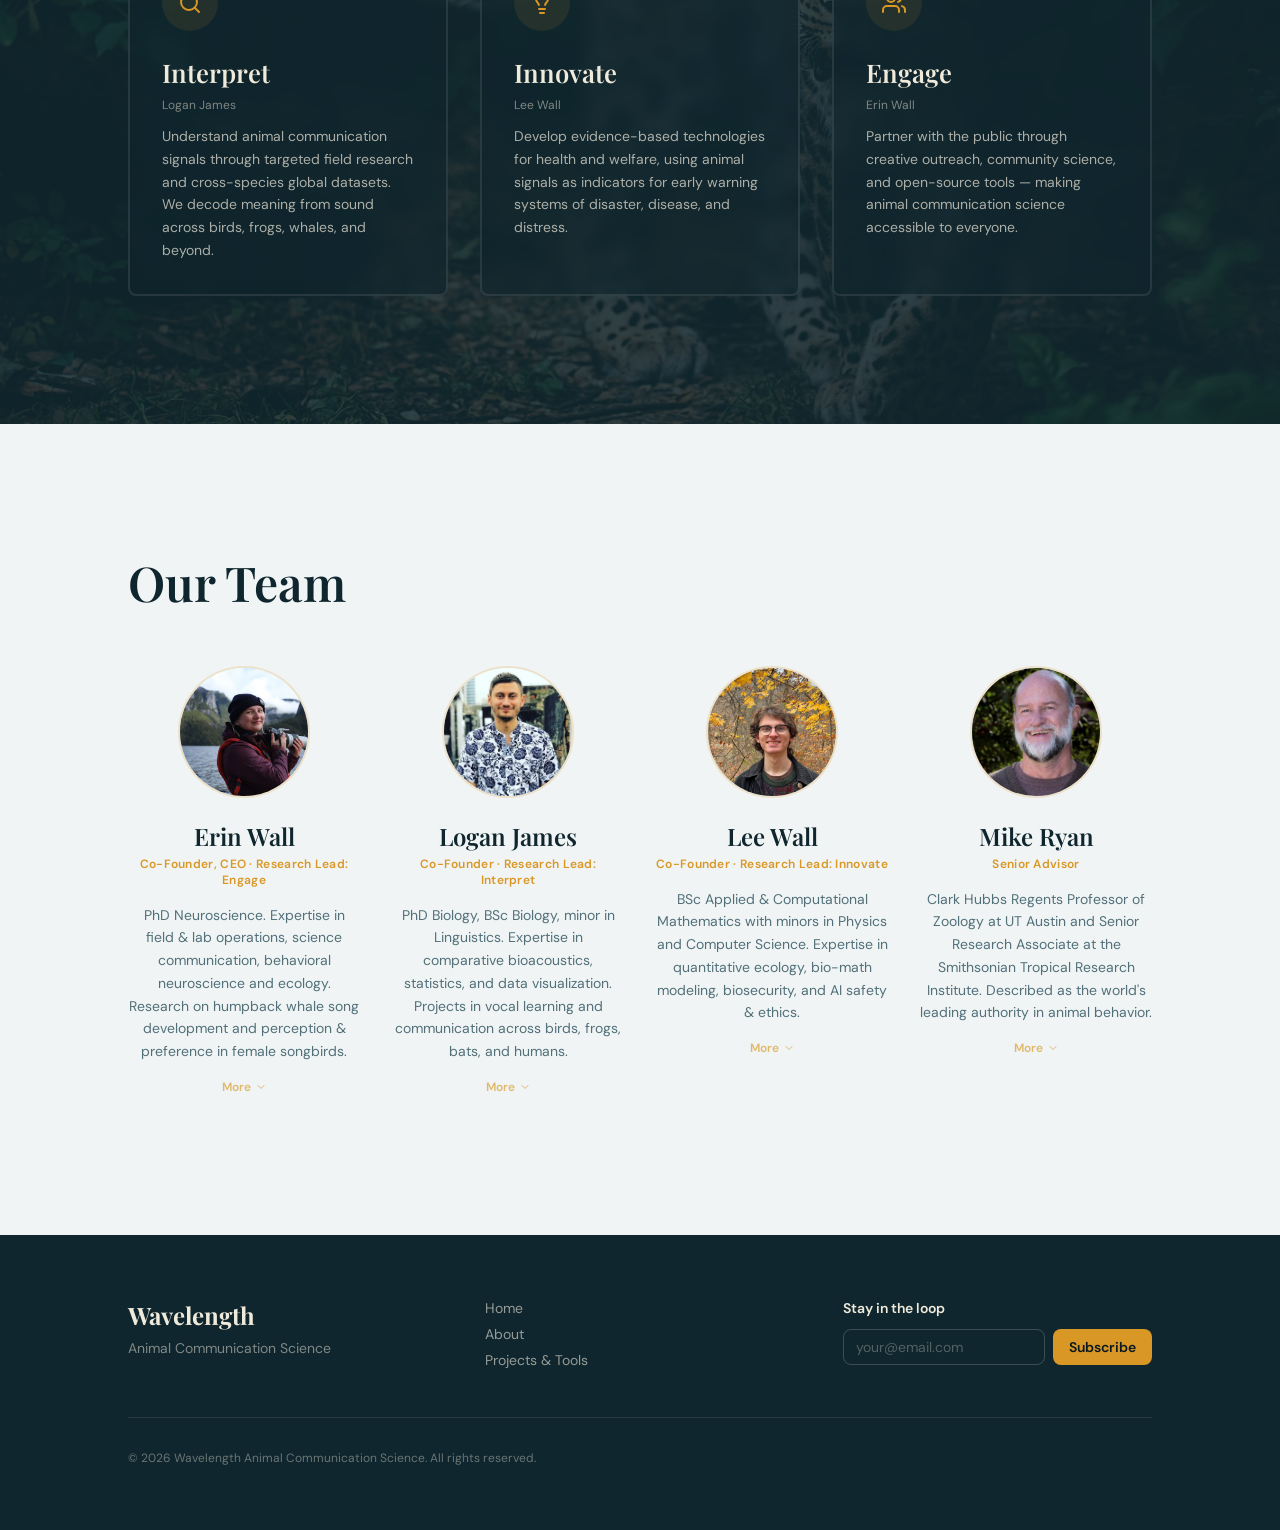
==== commit cdd3dbc0: "v4: Apply 6 requested edits — nav, footer, projects cleanup - Fix navbar: semi-transparent gradient " ====
--- a/about.html
+++ b/about.html
@@ -20,7 +20,6 @@
       <a href="index.html"    class="nav-link">Home</a>
       <a href="about.html"    class="nav-link active">About</a>
       <a href="projects.html" class="nav-link">Projects &amp; Tools</a>
-      <a href="donate.html"   class="nav-link">Donate</a>
     </div>
     <button class="nav-hamburger" id="navHamburger" aria-label="Toggle menu">
       <svg id="iconMenu" xmlns="http://www.w3.org/2000/svg" width="20" height="20" viewBox="0 0 24 24" fill="none" stroke="currentColor" stroke-width="2" stroke-linecap="round" stroke-linejoin="round"><line x1="3" y1="6" x2="21" y2="6"/><line x1="3" y1="12" x2="21" y2="12"/><line x1="3" y1="18" x2="21" y2="18"/></svg>
@@ -31,7 +30,6 @@
     <a href="index.html"    class="nav-mobile-link">Home</a>
     <a href="about.html"    class="nav-mobile-link active">About</a>
     <a href="projects.html" class="nav-mobile-link">Projects &amp; Tools</a>
-    <a href="donate.html"   class="nav-mobile-link">Donate</a>
   </div>
 </nav>
 
@@ -145,14 +143,6 @@
           <div class="team-more-content">
             <p class="team-more-text">Awards: Explorers Club Fjallraven Field Grant, Mitacs Elevate Fellowship, and more. Brings deep expertise in translating complex research for public audiences.</p>
           </div>
-          <div class="team-socials">
-            <a href="#" class="team-social-icon" aria-label="Email Erin Wall">
-              <svg xmlns="http://www.w3.org/2000/svg" width="14" height="14" viewBox="0 0 24 24" fill="none" stroke="currentColor" stroke-width="2" stroke-linecap="round" stroke-linejoin="round"><path d="M4 4h16c1.1 0 2 .9 2 2v12c0 1.1-.9 2-2 2H4c-1.1 0-2-.9-2-2V6c0-1.1.9-2 2-2z"/><polyline points="22,6 12,13 2,6"/></svg>
-            </a>
-            <a href="#" class="team-social-icon" aria-label="Erin Wall LinkedIn">
-              <svg xmlns="http://www.w3.org/2000/svg" width="14" height="14" viewBox="0 0 24 24" fill="none" stroke="currentColor" stroke-width="2" stroke-linecap="round" stroke-linejoin="round"><path d="M16 8a6 6 0 0 1 6 6v7h-4v-7a2 2 0 0 0-2-2 2 2 0 0 0-2 2v7h-4v-7a6 6 0 0 1 6-6z"/><rect x="2" y="9" width="4" height="12"/><circle cx="4" cy="4" r="2"/></svg>
-            </a>
-          </div>
         </div>
 
         <!-- Logan James -->
@@ -170,14 +160,6 @@
           <div class="team-more-content">
             <p class="team-more-text">Awards: Smithsonian Postdoctoral Fellowship, Earth Species Project, AAAS Mass Media Fellow. Leads cross-species acoustic analysis and global dataset curation.</p>
           </div>
-          <div class="team-socials">
-            <a href="#" class="team-social-icon" aria-label="Email Logan James">
-              <svg xmlns="http://www.w3.org/2000/svg" width="14" height="14" viewBox="0 0 24 24" fill="none" stroke="currentColor" stroke-width="2" stroke-linecap="round" stroke-linejoin="round"><path d="M4 4h16c1.1 0 2 .9 2 2v12c0 1.1-.9 2-2 2H4c-1.1 0-2-.9-2-2V6c0-1.1.9-2 2-2z"/><polyline points="22,6 12,13 2,6"/></svg>
-            </a>
-            <a href="#" class="team-social-icon" aria-label="Logan James LinkedIn">
-              <svg xmlns="http://www.w3.org/2000/svg" width="14" height="14" viewBox="0 0 24 24" fill="none" stroke="currentColor" stroke-width="2" stroke-linecap="round" stroke-linejoin="round"><path d="M16 8a6 6 0 0 1 6 6v7h-4v-7a2 2 0 0 0-2-2 2 2 0 0 0-2 2v7h-4v-7a6 6 0 0 1 6-6z"/><rect x="2" y="9" width="4" height="12"/><circle cx="4" cy="4" r="2"/></svg>
-            </a>
-          </div>
         </div>
 
         <!-- Lee Wall -->
@@ -195,14 +177,6 @@
           <div class="team-more-content">
             <p class="team-more-text">Awards: AI x Bio Research Fellowship, FutureKind, Open Philanthropy. Develops the computational tools and models that power Wavelength's innovation pipeline.</p>
           </div>
-          <div class="team-socials">
-            <a href="#" class="team-social-icon" aria-label="Email Lee Wall">
-              <svg xmlns="http://www.w3.org/2000/svg" width="14" height="14" viewBox="0 0 24 24" fill="none" stroke="currentColor" stroke-width="2" stroke-linecap="round" stroke-linejoin="round"><path d="M4 4h16c1.1 0 2 .9 2 2v12c0 1.1-.9 2-2 2H4c-1.1 0-2-.9-2-2V6c0-1.1.9-2 2-2z"/><polyline points="22,6 12,13 2,6"/></svg>
-            </a>
-            <a href="#" class="team-social-icon" aria-label="Lee Wall LinkedIn">
-              <svg xmlns="http://www.w3.org/2000/svg" width="14" height="14" viewBox="0 0 24 24" fill="none" stroke="currentColor" stroke-width="2" stroke-linecap="round" stroke-linejoin="round"><path d="M16 8a6 6 0 0 1 6 6v7h-4v-7a2 2 0 0 0-2-2 2 2 0 0 0-2 2v7h-4v-7a6 6 0 0 1 6-6z"/><rect x="2" y="9" width="4" height="12"/><circle cx="4" cy="4" r="2"/></svg>
-            </a>
-          </div>
         </div>
 
         <!-- Mike Ryan -->
@@ -219,14 +193,6 @@
           </button>
           <div class="team-more-content">
             <p class="team-more-text">Awards: Distinguished Animal Behaviorist Lifetime Achievement, E.O. Wilson Naturalist Award. Over four decades studying animal communication and mate choice.</p>
-          </div>
-          <div class="team-socials">
-            <a href="#" class="team-social-icon" aria-label="Email Mike Ryan">
-              <svg xmlns="http://www.w3.org/2000/svg" width="14" height="14" viewBox="0 0 24 24" fill="none" stroke="currentColor" stroke-width="2" stroke-linecap="round" stroke-linejoin="round"><path d="M4 4h16c1.1 0 2 .9 2 2v12c0 1.1-.9 2-2 2H4c-1.1 0-2-.9-2-2V6c0-1.1.9-2 2-2z"/><polyline points="22,6 12,13 2,6"/></svg>
-            </a>
-            <a href="#" class="team-social-icon" aria-label="Mike Ryan LinkedIn">
-              <svg xmlns="http://www.w3.org/2000/svg" width="14" height="14" viewBox="0 0 24 24" fill="none" stroke="currentColor" stroke-width="2" stroke-linecap="round" stroke-linejoin="round"><path d="M16 8a6 6 0 0 1 6 6v7h-4v-7a2 2 0 0 0-2-2 2 2 0 0 0-2 2v7h-4v-7a6 6 0 0 1 6-6z"/><rect x="2" y="9" width="4" height="12"/><circle cx="4" cy="4" r="2"/></svg>
-            </a>
           </div>
         </div>
 
@@ -248,7 +214,6 @@
         <a href="index.html"    class="footer-link">Home</a>
         <a href="about.html"    class="footer-link">About</a>
         <a href="projects.html" class="footer-link">Projects &amp; Tools</a>
-        <a href="donate.html"   class="footer-link">Donate</a>
       </div>
       <div>
         <p class="footer-newsletter-label">Stay in the loop</p>
@@ -261,17 +226,6 @@
     </div>
     <div class="footer-bottom">
       <p class="footer-copy">&copy; <span class="footer-year"></span> Wavelength Animal Communication Science. All rights reserved.</p>
-      <div class="footer-socials">
-        <a href="#" class="footer-social-icon" aria-label="Email">
-          <svg xmlns="http://www.w3.org/2000/svg" width="14" height="14" viewBox="0 0 24 24" fill="none" stroke="currentColor" stroke-width="2" stroke-linecap="round" stroke-linejoin="round"><path d="M4 4h16c1.1 0 2 .9 2 2v12c0 1.1-.9 2-2 2H4c-1.1 0-2-.9-2-2V6c0-1.1.9-2 2-2z"/><polyline points="22,6 12,13 2,6"/></svg>
-        </a>
-        <a href="#" class="footer-social-icon" aria-label="Twitter">
-          <svg xmlns="http://www.w3.org/2000/svg" width="14" height="14" viewBox="0 0 24 24" fill="none" stroke="currentColor" stroke-width="2" stroke-linecap="round" stroke-linejoin="round"><path d="M23 3a10.9 10.9 0 0 1-3.14 1.53 4.48 4.48 0 0 0-7.86 3v1A10.66 10.66 0 0 1 3 4s-4 9 5 13a11.64 11.64 0 0 1-7 2c9 5 20 0 20-11.5a4.5 4.5 0 0 0-.08-.83A7.72 7.72 0 0 0 23 3z"/></svg>
-        </a>
-        <a href="#" class="footer-social-icon" aria-label="Instagram">
-          <svg xmlns="http://www.w3.org/2000/svg" width="14" height="14" viewBox="0 0 24 24" fill="none" stroke="currentColor" stroke-width="2" stroke-linecap="round" stroke-linejoin="round"><rect x="2" y="2" width="20" height="20" rx="5" ry="5"/><path d="M16 11.37A4 4 0 1 1 12.63 8 4 4 0 0 1 16 11.37z"/><line x1="17.5" y1="6.5" x2="17.51" y2="6.5"/></svg>
-        </a>
-      </div>
     </div>
   </div>
 </footer>
--- a/style.css
+++ b/style.css
@@ -93,6 +93,7 @@
 .navbar {
   position: fixed; top: 0; left: 0; right: 0;
   z-index: 50;
+  background: linear-gradient(to bottom, hsla(195,50%,12%,0.60), transparent);
   transition: background 0.3s ease, box-shadow 0.3s ease;
 }
 .navbar.scrolled {
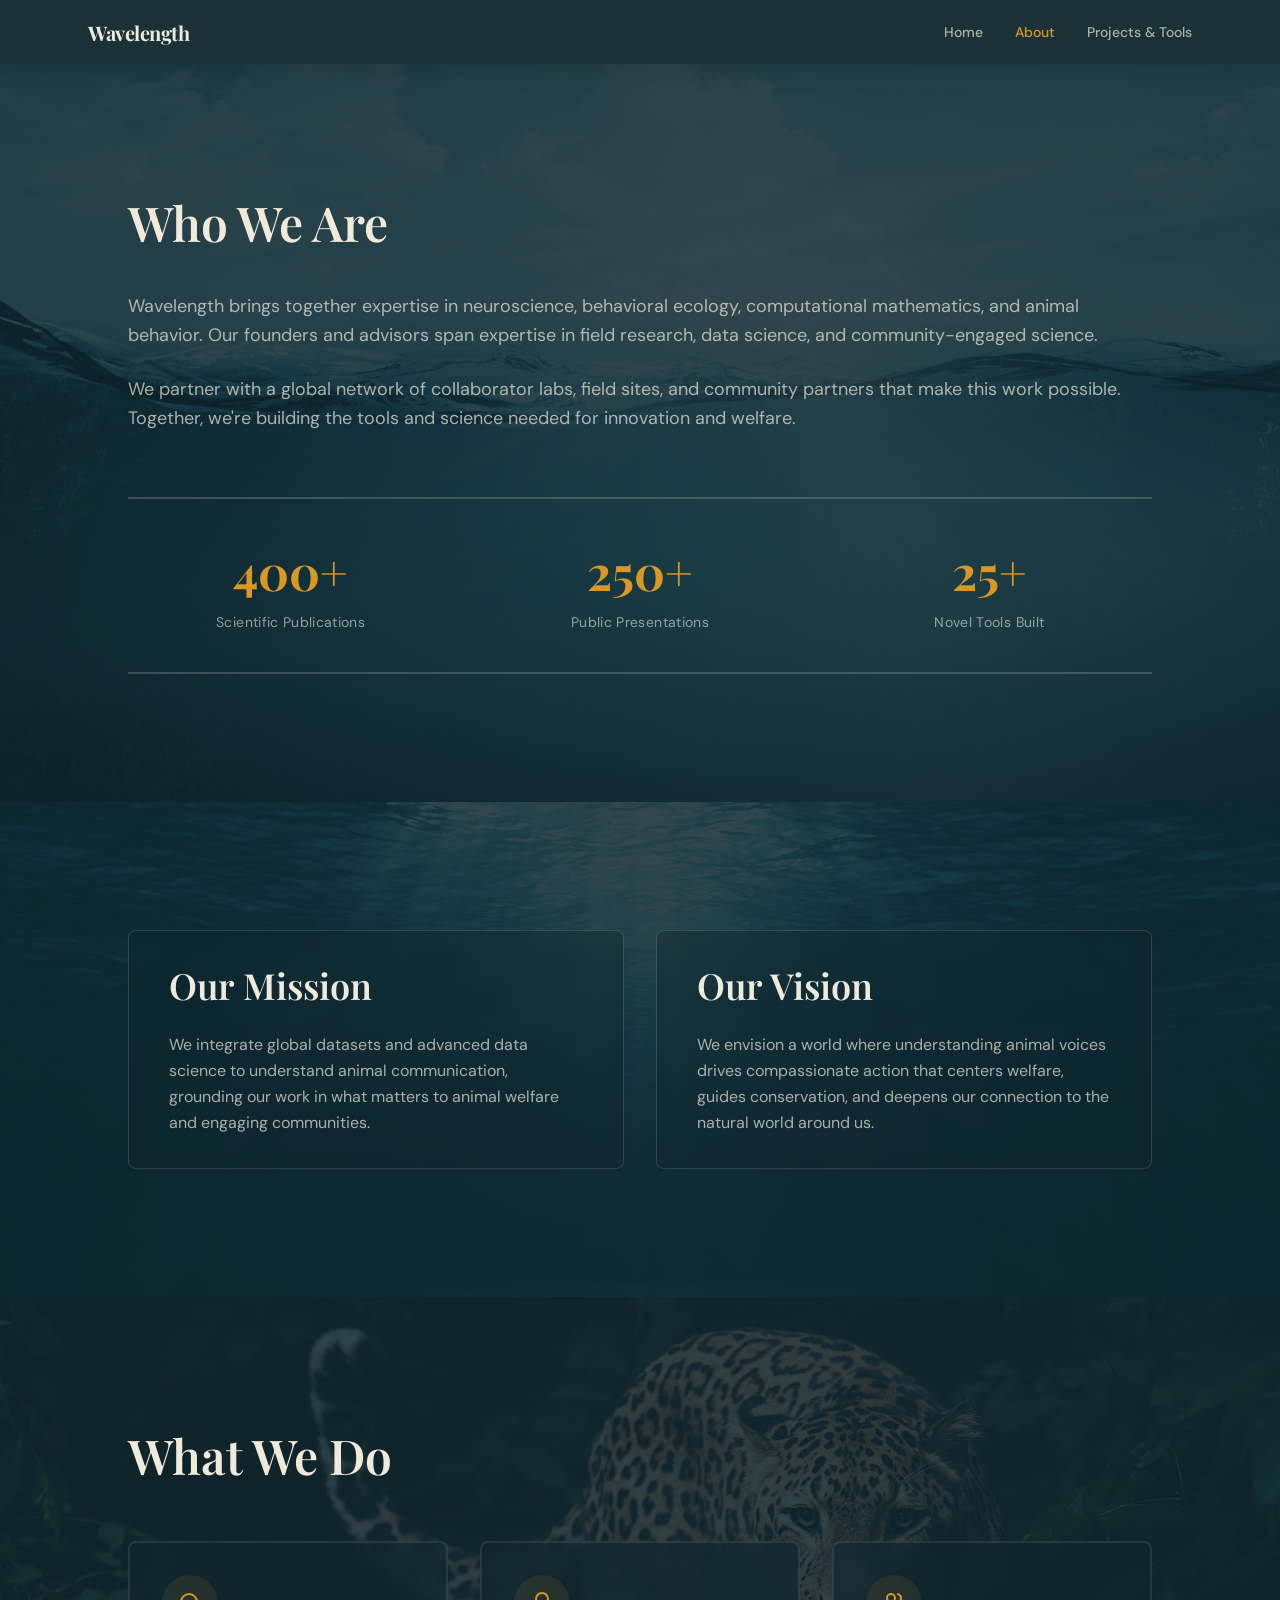
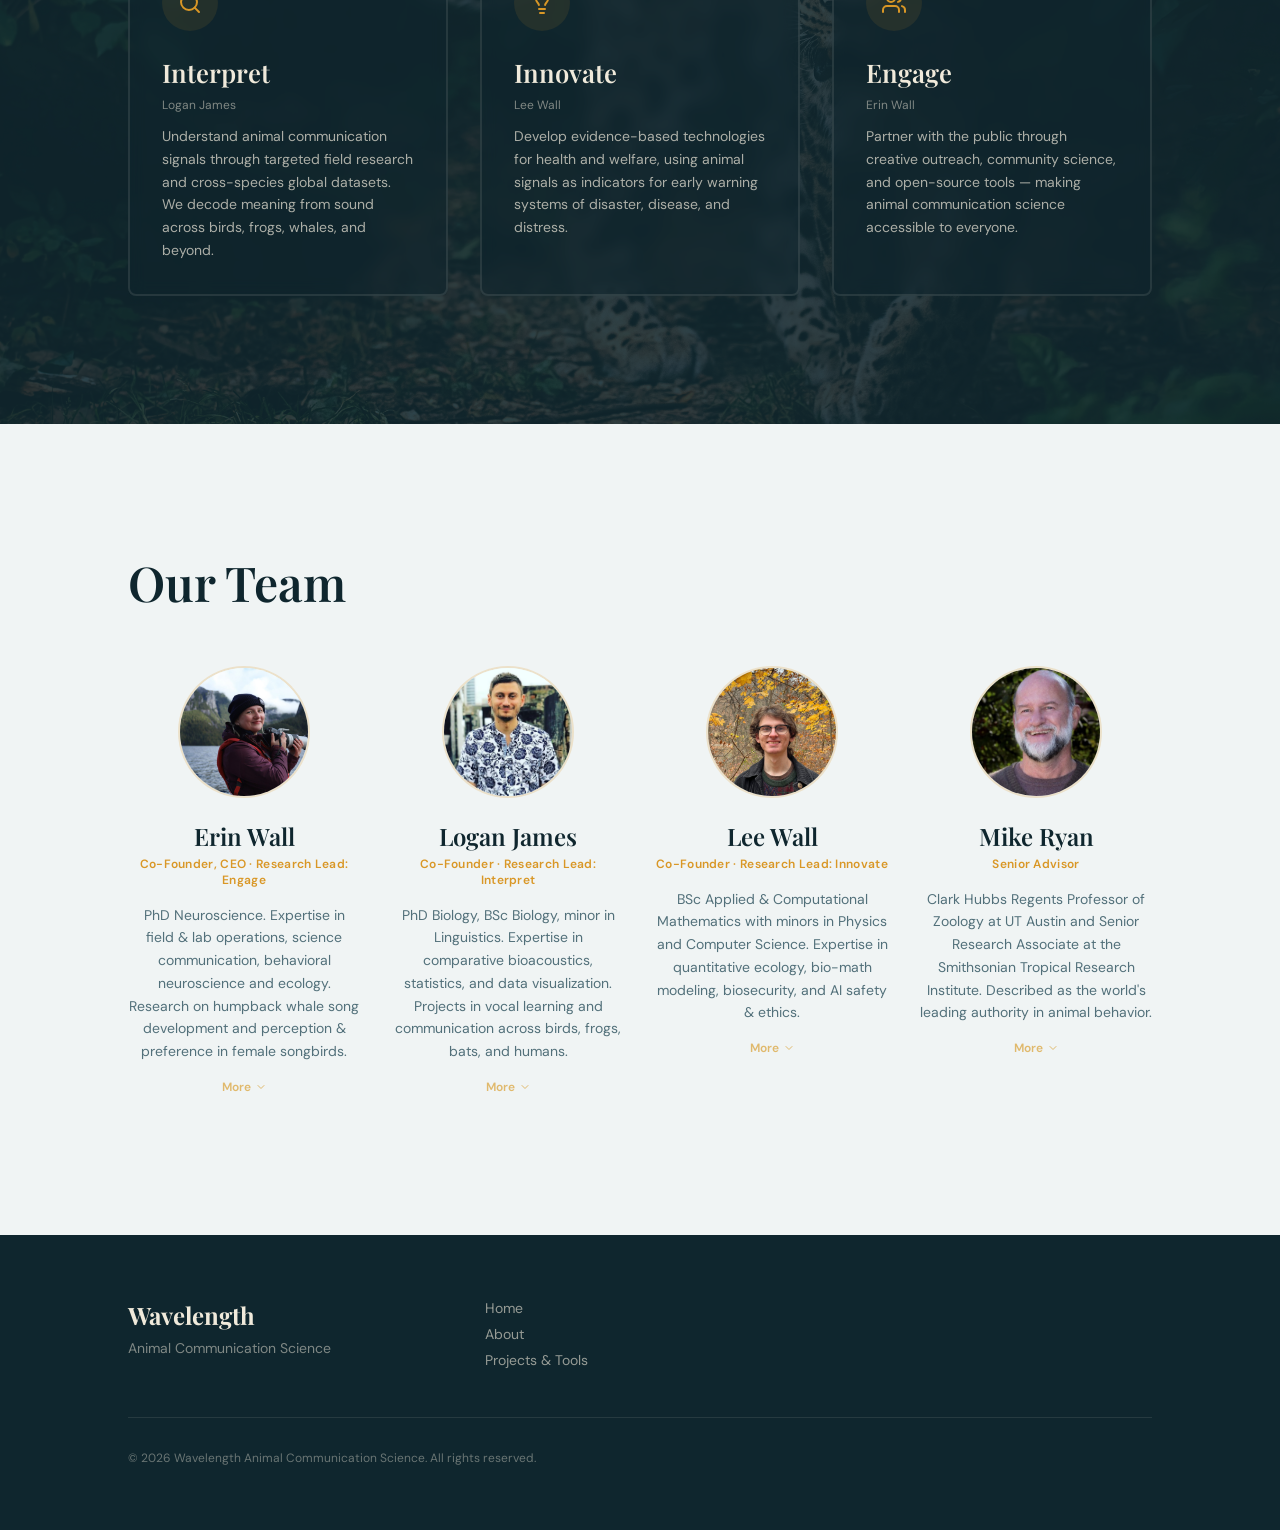
==== commit cdc6f8df: "v5: Fix inner-page navbar, remove subscribe form - Navbar scroll toggle now only runs on home page; " ====
--- a/about.html
+++ b/about.html
@@ -215,14 +215,6 @@
         <a href="about.html"    class="footer-link">About</a>
         <a href="projects.html" class="footer-link">Projects &amp; Tools</a>
       </div>
-      <div>
-        <p class="footer-newsletter-label">Stay in the loop</p>
-        <form id="footerForm" class="footer-form">
-          <input type="email" required placeholder="your@email.com" class="footer-email-input">
-          <button type="submit" class="btn-accent-sm">Subscribe</button>
-        </form>
-        <p id="footerThanks" class="footer-thanks hidden">Thanks for subscribing!</p>
-      </div>
     </div>
     <div class="footer-bottom">
       <p class="footer-copy">&copy; <span class="footer-year"></span> Wavelength Animal Communication Science. All rights reserved.</p>
